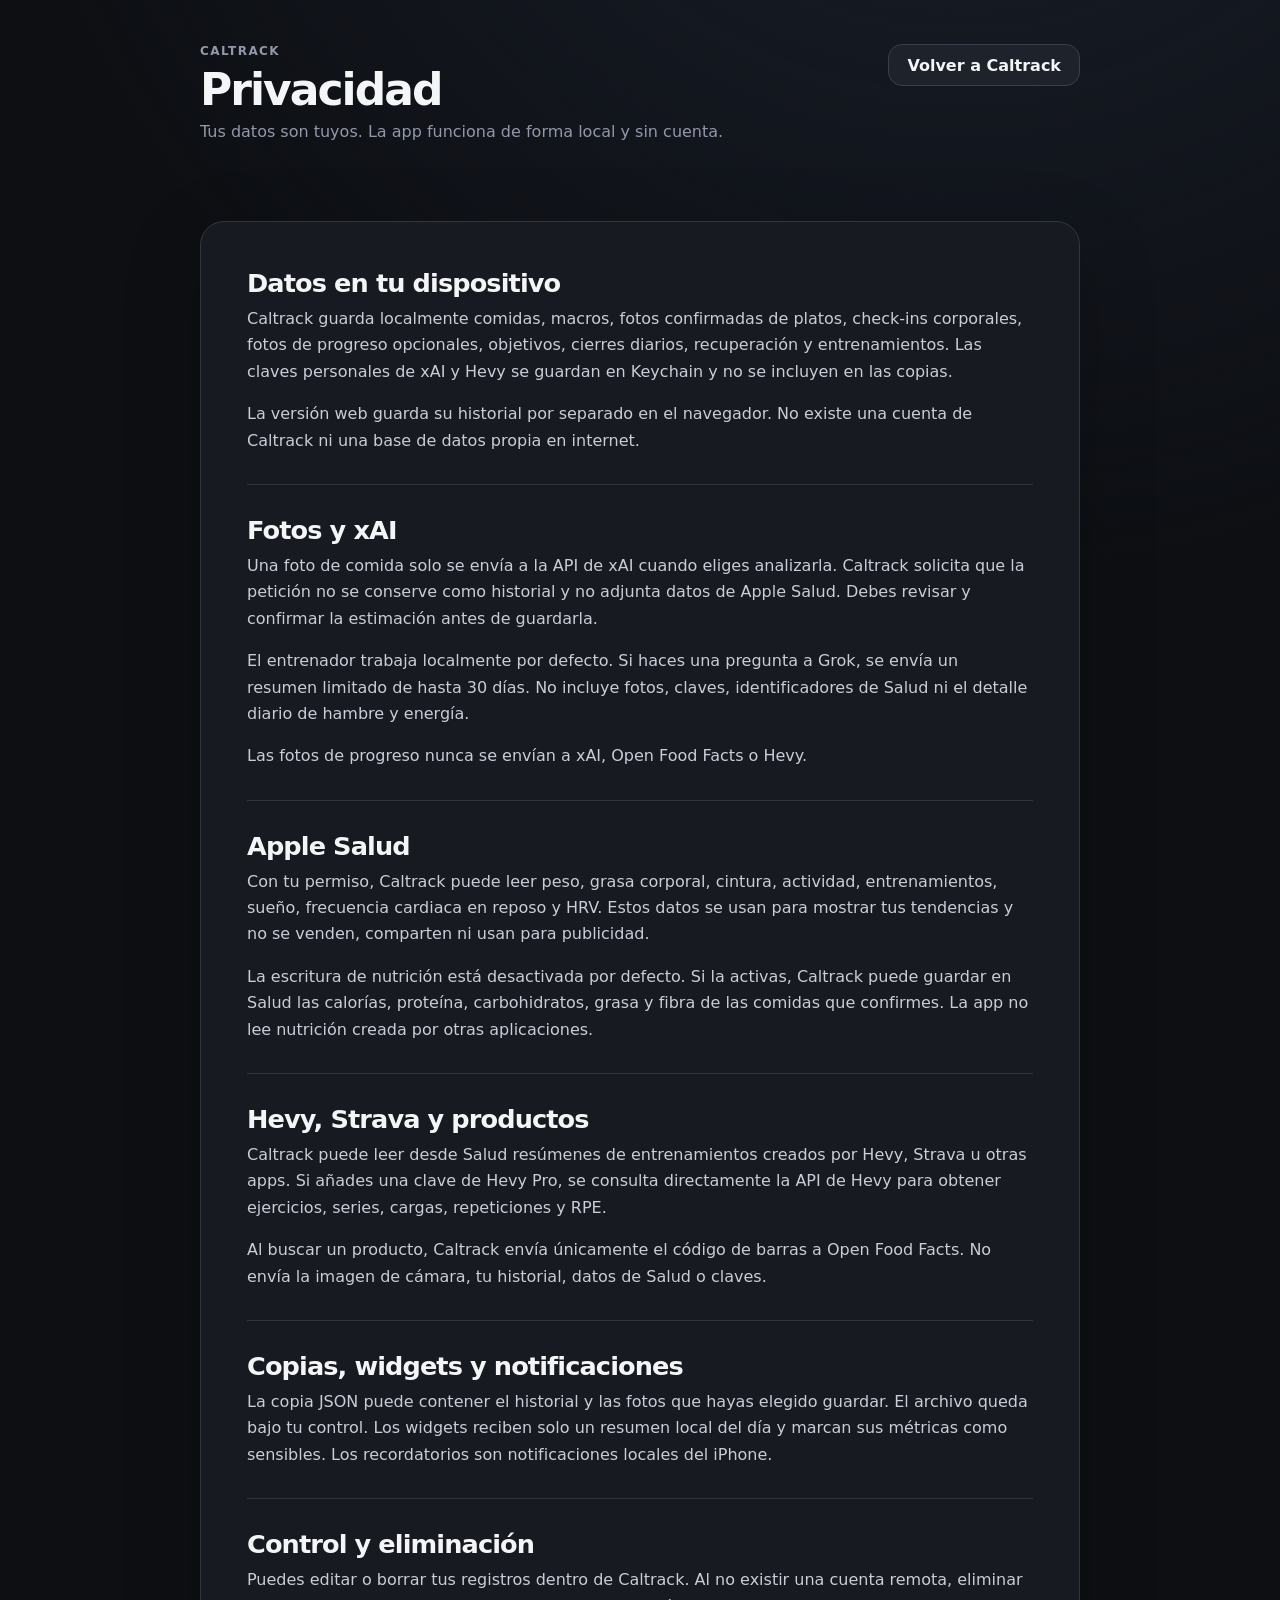
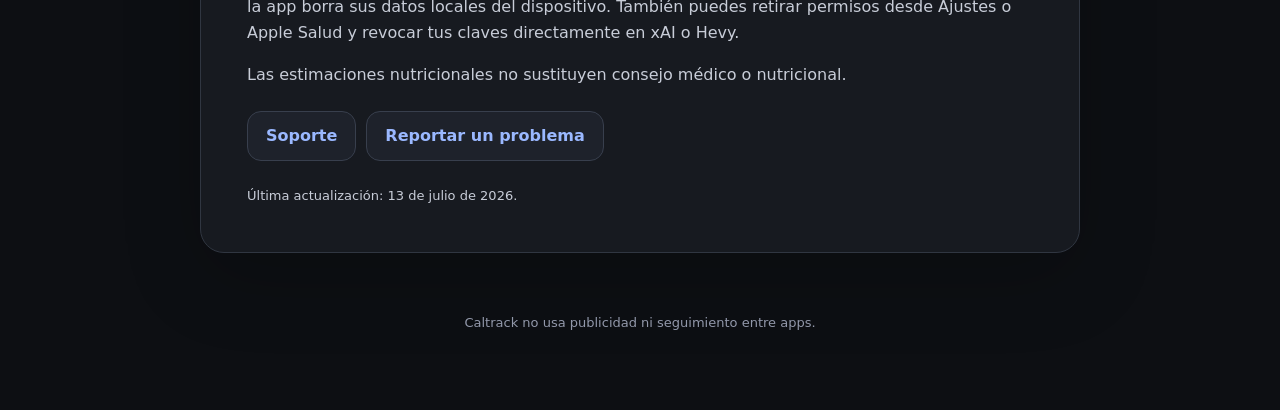
==== caltrack/static/privacy.html @ c9bee47a "Prepare Caltrack App Store listing and release icon" ====
<!doctype html>
<html lang="es">
<head>
  <meta charset="utf-8">
  <meta name="viewport" content="width=device-width,initial-scale=1,viewport-fit=cover">
  <meta name="theme-color" content="#0d0f13">
  <title>Privacidad de Caltrack</title>
  <meta name="description" content="Cómo Caltrack guarda y procesa comidas, fotos, datos de Apple Salud y entrenamientos.">
  <link rel="icon" href="icon.svg" type="image/svg+xml">
  <link rel="stylesheet" href="styles.css">
</head>
<body>
  <main class="legal-shell">
    <header class="legal-header">
      <div>
        <p class="eyebrow">CALTRACK</p>
        <h1>Privacidad</h1>
        <p class="muted">Tus datos son tuyos. La app funciona de forma local y sin cuenta.</p>
      </div>
      <a class="secondary" href="./">Volver a Caltrack</a>
    </header>

    <article class="legal-card card">
      <section>
        <h2>Datos en tu dispositivo</h2>
        <p>Caltrack guarda localmente comidas, macros, fotos confirmadas de platos, check-ins corporales, fotos de progreso opcionales, objetivos, cierres diarios, recuperación y entrenamientos. Las claves personales de xAI y Hevy se guardan en Keychain y no se incluyen en las copias.</p>
        <p>La versión web guarda su historial por separado en el navegador. No existe una cuenta de Caltrack ni una base de datos propia en internet.</p>
      </section>

      <section>
        <h2>Fotos y xAI</h2>
        <p>Una foto de comida solo se envía a la API de xAI cuando eliges analizarla. Caltrack solicita que la petición no se conserve como historial y no adjunta datos de Apple Salud. Debes revisar y confirmar la estimación antes de guardarla.</p>
        <p>El entrenador trabaja localmente por defecto. Si haces una pregunta a Grok, se envía un resumen limitado de hasta 30 días. No incluye fotos, claves, identificadores de Salud ni el detalle diario de hambre y energía.</p>
        <p>Las fotos de progreso nunca se envían a xAI, Open Food Facts o Hevy.</p>
      </section>

      <section>
        <h2>Apple Salud</h2>
        <p>Con tu permiso, Caltrack puede leer peso, grasa corporal, cintura, actividad, entrenamientos, sueño, frecuencia cardiaca en reposo y HRV. Estos datos se usan para mostrar tus tendencias y no se venden, comparten ni usan para publicidad.</p>
        <p>La escritura de nutrición está desactivada por defecto. Si la activas, Caltrack puede guardar en Salud las calorías, proteína, carbohidratos, grasa y fibra de las comidas que confirmes. La app no lee nutrición creada por otras aplicaciones.</p>
      </section>

      <section>
        <h2>Hevy, Strava y productos</h2>
        <p>Caltrack puede leer desde Salud resúmenes de entrenamientos creados por Hevy, Strava u otras apps. Si añades una clave de Hevy Pro, se consulta directamente la API de Hevy para obtener ejercicios, series, cargas, repeticiones y RPE.</p>
        <p>Al buscar un producto, Caltrack envía únicamente el código de barras a Open Food Facts. No envía la imagen de cámara, tu historial, datos de Salud o claves.</p>
      </section>

      <section>
        <h2>Copias, widgets y notificaciones</h2>
        <p>La copia JSON puede contener el historial y las fotos que hayas elegido guardar. El archivo queda bajo tu control. Los widgets reciben solo un resumen local del día y marcan sus métricas como sensibles. Los recordatorios son notificaciones locales del iPhone.</p>
      </section>

      <section>
        <h2>Control y eliminación</h2>
        <p>Puedes editar o borrar tus registros dentro de Caltrack. Al no existir una cuenta remota, eliminar la app borra sus datos locales del dispositivo. También puedes retirar permisos desde Ajustes o Apple Salud y revocar tus claves directamente en xAI o Hevy.</p>
        <p>Las estimaciones nutricionales no sustituyen consejo médico o nutricional.</p>
        <div class="legal-actions">
          <a class="secondary" href="support.html">Soporte</a>
          <a class="secondary" href="https://github.com/manuelsampedro1/caltrack-personal/issues/new">Reportar un problema</a>
        </div>
        <p class="legal-meta">Última actualización: 13 de julio de 2026.</p>
      </section>
    </article>

    <footer class="legal-footer">Caltrack no usa publicidad ni seguimiento entre apps.</footer>
  </main>
</body>
</html>
---- caltrack/static/styles.css ----
:root {
  color-scheme: dark;
  --bg: #0d0f13;
  --card: #181b21;
  --card-2: #1e222b;
  --track: #292e39;
  --line: #303641;
  --text: #f4f5f7;
  --muted: #9298aa;
  --green: #79df88;
  --red: #ef7b7b;
  --blue: #5588ef;
  --yellow: #f3c969;
  --radius: 24px;
  --shadow: 0 24px 80px rgba(0,0,0,.18);
  font-family: -apple-system, BlinkMacSystemFont, "SF Pro Display", "Inter", system-ui, sans-serif;
  font-synthesis: none;
}
* { box-sizing: border-box; }
html { background: var(--bg); scroll-behavior: smooth; }
body { margin: 0; background: radial-gradient(circle at 75% -20%, #1a202c 0, transparent 38%), var(--bg); color: var(--text); min-height: 100vh; }
button, input, select { font: inherit; }
button, summary { -webkit-tap-highlight-color: transparent; }
button { color: inherit; }
.shell { width: min(1460px, calc(100% - 48px)); margin: 0 auto; padding: 44px 0 96px; }
.topbar { display: flex; align-items: flex-start; justify-content: space-between; margin-bottom: 44px; }
h1, h2, h3, p { margin-top: 0; }
h1 { font-size: clamp(30px, 4vw, 44px); line-height: 1; letter-spacing: -.045em; margin-bottom: 14px; }
h2 { font-size: clamp(22px, 2vw, 30px); letter-spacing: -.035em; margin-bottom: 8px; }
h3 { font-size: 15px; letter-spacing: .04em; }
.mark { font-size: .8em; filter: saturate(.85); }
.muted { color: var(--muted); }
.topbar p { font-size: 18px; }
.top-actions { display: flex; align-items: center; gap: 10px; }
.install-button { color: var(--text); background: var(--blue); border: 0; border-radius: 999px; padding: 9px 13px; font-size: 12px; font-weight: 750; cursor: pointer; }
.sync-state { color: var(--green); background: rgba(121,223,136,.08); border: 1px solid rgba(121,223,136,.2); border-radius: 999px; padding: 8px 12px; font-size: 12px; letter-spacing: .08em; text-transform: uppercase; }
.icon-button { width: 42px; height: 42px; border: 1px solid var(--line); border-radius: 50%; background: var(--card); cursor: pointer; font-size: 21px; display: grid; place-items: center; }
.icon-button:hover { border-color: #555d6d; background: var(--card-2); }
main { display: grid; gap: 34px; }
.card { background: rgba(24,27,33,.94); border: 1px solid var(--line); border-radius: var(--radius); box-shadow: var(--shadow); }
.composer { padding: 26px 28px; display: grid; grid-template-columns: 310px 1fr; gap: 24px 34px; align-items: center; }
.composer-copy p:last-child { color: var(--muted); margin: 0; line-height: 1.5; }
.eyebrow { color: var(--muted); font-size: 12px; font-weight: 750; letter-spacing: .12em; margin-bottom: 10px; }
.text-example { border: 0; background: none; color: #cbd2e2; padding: 0; cursor: pointer; text-decoration: underline; text-decoration-color: #4d5668; }
.quick-add { display: flex; gap: 10px; }
input, select { width: 100%; color: var(--text); background: #101318; border: 1px solid #343a46; border-radius: 14px; padding: 14px 16px; outline: none; min-height: 50px; }
input:focus, select:focus { border-color: var(--blue); box-shadow: 0 0 0 3px rgba(85,136,239,.14); }
input::placeholder { color: #697081; }
button.primary, button.secondary, a.secondary { border-radius: 14px; border: 1px solid transparent; min-height: 50px; padding: 0 18px; display: inline-flex; align-items: center; justify-content: center; gap: 15px; cursor: pointer; font-weight: 700; text-decoration: none; }
.primary { background: var(--green); color: #0b160e; }
.primary:hover { background: #8bea98; }
.secondary { background: var(--card-2); border-color: #383f4d !important; color: var(--text); }
.secondary:hover { background: #272c36; }
.primary kbd { color: #294b2f; font: 16px inherit; }
button:disabled { opacity: .55; cursor: wait; }
.full { width: 100%; }
.assumption { grid-column: 2; color: var(--green); font-size: 13px; margin-top: -16px; }
.native-health-note { grid-column: 2; margin: -10px 0 0; color: var(--muted); font-size: 12px; line-height: 1.45; }
.native-health-note strong { color: var(--text); }
.manual-entry { grid-column: 2; color: var(--muted); }
.manual-entry summary { cursor: pointer; font-size: 13px; width: max-content; }
.field-grid { display: grid; grid-template-columns: 1.5fr 1fr .7fr .7fr auto; gap: 10px; margin-top: 14px; align-items: end; }
label { color: var(--muted); font-size: 12px; display: grid; gap: 7px; }
.field-grid input, .field-grid select { min-height: 44px; padding: 10px 12px; }
.field-grid .secondary { min-height: 44px; }
.weekly { padding: 32px 36px 28px; }
.section-head { display: flex; justify-content: space-between; align-items: flex-start; gap: 20px; }
.legend { color: var(--muted); font-size: 13px; display: flex; gap: 9px; align-items: center; }
.legend i { display: inline-block; width: 18px; height: 8px; border-radius: 3px; }
.legend-eaten { background: var(--green); }
.legend-target { border-top: 2px solid #aeb4c3; height: 2px !important; }
.chart { display: grid; grid-template-columns: repeat(7, 1fr); gap: clamp(12px, 4vw, 72px); height: 220px; margin: 20px 24px 34px; }
.bar-column { height: 100%; display: grid; grid-template-rows: 1fr 24px; gap: 7px; min-width: 0; }
.bar-zone { position: relative; display: flex; align-items: flex-end; justify-content: center; }
.bar-track { width: min(76px, 70%); height: 86%; background: #252936; border-radius: 8px 8px 4px 4px; position: relative; display: flex; align-items: flex-end; }
.bar-fill { width: 100%; min-height: 2px; border-radius: 7px 7px 4px 4px; background: var(--green); transition: height .55s cubic-bezier(.2,.8,.2,1); }
.bar-fill.over { background: var(--red); }
.bar-fill.incomplete { background: var(--blue); }
.target-line { position: absolute; left: -10%; width: 120%; border-top: 2px solid #afb5c4; opacity: .85; z-index: 2; }
.bar-value { position: absolute; left: 50%; transform: translateX(-50%); font-size: 13px; color: #b1b7c7; white-space: nowrap; transition: bottom .55s cubic-bezier(.2,.8,.2,1); }
.bar-day { color: var(--muted); text-align: center; font-size: 13px; }
.chart-label-row { display: flex; justify-content: space-between; color: var(--muted); }
.chart-label-row h3 { color: #b7bdcc; }
.chart-label-row span { font-size: 13px; }
.protein-chart { margin-bottom: 0; height: 185px; }
.progress-grid { display: grid; grid-template-columns: 1fr 1fr; gap: 20px; }
.metric-card { padding: 28px 30px; min-width: 0; }
.metric-head { display: flex; justify-content: space-between; gap: 16px; align-items: flex-start; }
.metric-big { font-size: clamp(34px, 4vw, 50px); font-weight: 800; letter-spacing: -.045em; color: var(--green); line-height: 1; }
.metric-big small { font-size: 14px; color: var(--muted); letter-spacing: 0; }
.goal-stack { text-align: right; color: var(--muted); font-size: 12px; line-height: 1.65; }
.body-timeline { display: flex; align-items: flex-end; gap: 8px; height: 128px; margin: 24px 0 10px; border-bottom: 1px solid var(--line); }
.body-point { flex: 1; min-width: 0; display: grid; align-content: end; justify-items: center; height: 100%; gap: 6px; }
.body-point i { width: min(30px, 70%); min-height: 5px; background: var(--blue); border-radius: 7px 7px 2px 2px; }
.body-point strong { font-size: 11px; }
.body-point span { color: var(--muted); font-size: 9px; white-space: nowrap; }
.metric-footer { display: flex; justify-content: space-between; color: var(--muted); font-size: 12px; margin-top: 14px; }
.strength-list { display: grid; gap: 0; margin-top: 14px; }
.strength-row { display: grid; grid-template-columns: 1fr auto; gap: 12px; align-items: center; min-height: 52px; border-bottom: 1px solid var(--line); }
.strength-row:last-child { border-bottom: 0; }
.strength-row span { color: var(--muted); font-size: 12px; }
.strength-row strong { text-align: right; }
.training-chip { display: inline-flex; align-items: center; gap: 6px; background: #242a35; border-radius: 999px; padding: 8px 11px; color: #c7ccda; font-size: 12px; }
.day-card { padding: 30px 34px 26px; }
.day-head { display: flex; justify-content: space-between; gap: 20px; align-items: flex-start; }
.day-title { display: flex; flex-wrap: wrap; align-items: center; gap: 10px; }
.day-title h2 { margin: 0; }
.pill { font-size: 11px; letter-spacing: .09em; text-transform: uppercase; background: #262b38; color: #aab1c2; border-radius: 7px; padding: 7px 10px; }
.day-total { text-align: right; font-size: 20px; font-weight: 750; }
.day-total strong { color: var(--green); font-size: clamp(30px, 3vw, 42px); letter-spacing: -.03em; }
.day-total strong.over { color: var(--red); }
.day-total small { display: block; color: var(--muted); font-weight: 500; font-size: 13px; margin-top: 7px; }
.progress-wrap { margin: 16px 0 8px; position: relative; }
.progress { height: 14px; background: var(--track); border-radius: 999px; overflow: hidden; }
.progress.slim { height: 9px; margin-top: 18px; }
.progress > span { display: block; height: 100%; width: 0; background: var(--green); border-radius: inherit; transition: width .5s ease; }
.progress > span.over { background: var(--red); }
.progress > span.blue { background: var(--blue); }
.target-marker { position: absolute; top: -5px; height: 24px; border-left: 2px solid #aeb5c4; }
.progress-labels { display: flex; justify-content: space-between; color: var(--muted); font-size: 12px; margin-top: 7px; }
.summary-line { color: var(--muted); margin: 10px 0 22px; }
.summary-line .good { color: var(--green); }
.summary-line .warn { color: var(--yellow); }
.workout { background: #232937; border-radius: 13px; padding: 16px 18px; margin: 18px 0; }
.workout strong { display: block; margin-bottom: 5px; }
.workout span { color: var(--muted); font-size: 13px; }
.entries { border-top: 1px solid var(--line); }
.entry { display: grid; grid-template-columns: 140px minmax(240px, 1fr) 150px 160px 70px; gap: 18px; align-items: center; min-height: 66px; border-bottom: 1px solid var(--line); }
.entry-meal { color: var(--muted); font-size: 12px; letter-spacing: .08em; text-transform: uppercase; }
.entry-name { font-weight: 650; line-height: 1.35; }
.entry-name span { color: var(--muted); font-weight: 450; font-size: 13px; }
.entry-share { display: flex; align-items: center; gap: 8px; color: var(--muted); font-size: 12px; }
.mini-track { height: 7px; background: #252a35; border-radius: 99px; flex: 1; overflow: hidden; }
.mini-track i { display: block; height: 100%; background: var(--blue); border-radius: inherit; }
.entry-macros { color: #b0b6c5; text-align: right; white-space: nowrap; }
.entry-actions { display: flex; justify-content: flex-end; gap: 4px; opacity: .35; }
.entry:hover .entry-actions { opacity: 1; }
.tiny-button { background: none; border: 0; cursor: pointer; width: 30px; height: 30px; border-radius: 8px; color: var(--muted); }
.tiny-button:hover { background: #292e38; color: var(--text); }
.empty { color: var(--muted); text-align: center; padding: 38px 12px 18px; }
.photos { display: flex; gap: 12px; margin-top: 22px; overflow-x: auto; }
.photos img { width: 150px; height: 120px; border-radius: 16px; object-fit: cover; border: 1px solid var(--line); }
.day-tools { display: flex; gap: 9px; margin-top: 20px; }
.day-tools button { min-height: 38px; border-radius: 11px; padding: 0 12px; font-size: 12px; }
.coach { padding: 30px 34px; display: grid; grid-template-columns: 120px 1fr; gap: 28px; }
.coach-score { width: 108px; height: 108px; display: grid; place-items: center; border: 10px solid var(--green); border-radius: 50%; font-size: 30px; font-weight: 800; color: var(--green); }
.coach-score::after { content: "%"; font-size: 13px; margin-left: -24px; margin-top: 38px; }
.coach ul { color: #c9ced9; padding-left: 19px; line-height: 1.55; }
.coach li + li { margin-top: 7px; }
.ask-form { display: flex; gap: 9px; margin-top: 19px; }
.answer { background: #222734; border-left: 3px solid var(--blue); border-radius: 8px; padding: 14px 16px; margin: 14px 0 0; line-height: 1.5; }
.history-section { padding-top: 12px; }
.history-head { margin-bottom: 18px; }
.download { min-height: 42px !important; }
.history { display: grid; gap: 16px; }
.history-day { border: 1px solid var(--line); border-radius: 18px; background: rgba(24,27,33,.72); overflow: hidden; }
.history-day summary { padding: 20px 24px; cursor: pointer; list-style: none; display: grid; grid-template-columns: 1fr auto auto; gap: 24px; align-items: center; }
.history-day summary::-webkit-details-marker { display: none; }
.history-day summary span { color: var(--muted); }
.history-day summary strong.good { color: var(--green); }
.history-day summary strong.over { color: var(--red); }
.history-content { padding: 0 24px 18px; }
.history-content .entry { grid-template-columns: 110px 1fr 130px; min-height: 54px; }
.dialog { color: var(--text); background: #15181e; border: 1px solid #363c48; border-radius: 24px; padding: 28px; width: min(560px, calc(100% - 28px)); box-shadow: 0 40px 140px rgba(0,0,0,.65); }
.dialog::backdrop { background: rgba(5,7,10,.78); backdrop-filter: blur(8px); }
.dialog-head { display: flex; justify-content: space-between; }
.dialog-intro { line-height: 1.5; }
.settings-form { display: grid; grid-template-columns: 1fr 1fr; gap: 16px; margin-top: 24px; }
.settings-form label:first-child, .settings-form .plan-preview, .settings-form .full { grid-column: 1 / -1; }
.plan-preview { background: #20252e; border-radius: 14px; padding: 16px; color: var(--muted); line-height: 1.55; }
.plan-preview strong { color: var(--green); }
.health-note { color: #737a8c; font-size: 11px; line-height: 1.5; margin: 18px 0 0; }
.backup-panel { margin-top: 20px; border-top: 1px solid var(--line); padding-top: 20px; display: flex; justify-content: space-between; gap: 18px; align-items: center; }
.backup-panel h3 { margin-bottom: 5px; }
.backup-panel p { color: var(--muted); font-size: 12px; margin: 0; }
.backup-actions { display: flex; gap: 8px; flex-shrink: 0; }
.backup-actions .secondary { min-height: 40px; padding: 0 12px; font-size: 12px; }
.compact-dialog { width: min(920px, calc(100% - 28px)); }
.tool-panels { display: grid; grid-template-columns: repeat(3, 1fr); gap: 18px; }
.tool-form { background: #1c2027; border-radius: 16px; padding: 18px; display: grid; gap: 14px; }
.two-fields { display: grid; grid-template-columns: 1fr 1fr; gap: 10px; }
.toast { position: fixed; left: 50%; bottom: max(26px, env(safe-area-inset-bottom)); transform: translateX(-50%); z-index: 20; background: #f4f5f7; color: #11141a; border-radius: 999px; padding: 12px 18px; font-weight: 700; box-shadow: 0 18px 60px rgba(0,0,0,.4); }
.toast.error { background: var(--red); }
.sr-only { position: absolute; width: 1px; height: 1px; padding: 0; margin: -1px; overflow: hidden; clip: rect(0,0,0,0); white-space: nowrap; border: 0; }

.legal-shell { width: min(880px, calc(100% - 48px)); margin: 0 auto; padding: 44px 0 80px; }
.legal-header { display: flex; align-items: flex-start; justify-content: space-between; gap: 24px; margin-bottom: 30px; }
.legal-header h1 { margin-bottom: 10px; }
.legal-header .secondary { min-height: 42px; flex-shrink: 0; }
.legal-card { padding: clamp(24px, 5vw, 46px); }
.legal-card section + section { margin-top: 30px; padding-top: 30px; border-top: 1px solid var(--line); }
.legal-card p, .legal-card li { color: #c8cdd8; line-height: 1.65; }
.legal-card li + li { margin-top: 8px; }
.legal-card a { color: #9ab8ff; }
.legal-card .muted { color: var(--muted); }
.legal-actions { display: flex; flex-wrap: wrap; gap: 10px; margin-top: 22px; }
.legal-meta { color: var(--muted); font-size: 13px; margin: 24px 0 0; }
.legal-footer { color: var(--muted); font-size: 13px; text-align: center; margin-top: 28px; }

@media (max-width: 850px) {
  .shell { width: min(100% - 24px, 680px); padding-top: 24px; }
  .topbar { margin-bottom: 26px; }
  main { gap: 18px; }
  .composer { grid-template-columns: 1fr; padding: 22px 18px; }
  .assumption, .native-health-note, .manual-entry { grid-column: 1; }
  .assumption { margin-top: -10px; }
  .field-grid { grid-template-columns: 1fr 1fr; }
  .field-grid label:first-child { grid-column: 1 / -1; }
  .field-grid .secondary { grid-column: 1 / -1; }
  .weekly { padding: 24px 14px 20px; }
  .chart { margin-left: 0; margin-right: 0; gap: 8px; height: 180px; }
  .bar-track { width: min(48px, 75%); }
  .day-card { padding: 22px 16px; }
  .entry { grid-template-columns: 1fr auto; gap: 3px 12px; padding: 12px 0; }
  .entry-meal { grid-column: 1; }
  .entry-name { grid-column: 1; }
  .entry-share { display: none; }
  .entry-macros { grid-column: 2; grid-row: 1 / span 2; }
  .entry-actions { grid-column: 2; opacity: 1; }
  .coach { padding: 24px 18px; grid-template-columns: 1fr; }
  .progress-grid { grid-template-columns: 1fr; }
  .metric-card { padding: 23px 18px; }
  .coach-score { width: 82px; height: 82px; border-width: 7px; font-size: 24px; }
  .coach-score::after { margin-left: -18px; margin-top: 28px; font-size: 11px; }
  .history-day summary { grid-template-columns: 1fr auto; padding: 17px; gap: 8px; }
  .history-day summary span { grid-column: 1; grid-row: 2; }
  .history-content { padding: 0 17px 15px; }
  .history-content .entry { grid-template-columns: 1fr auto; }
}
@media (max-width: 560px) {
  .quick-add, .ask-form { display: grid; }
  .quick-add button, .ask-form button { width: 100%; }
  .topbar p { font-size: 14px; }
  .sync-state { display: none; }
  .legend { display: none; }
  .chart { gap: 3px; }
  .bar-value { font-size: 10px; }
  .bar-day { font-size: 10px; }
  .day-head { display: grid; }
  .day-total { text-align: left; }
  .settings-form, .tool-panels, .two-fields { grid-template-columns: 1fr; }
  .backup-panel { align-items: stretch; flex-direction: column; }
  .backup-actions { display: grid; grid-template-columns: 1fr 1fr; }
  .settings-form label:first-child, .settings-form .plan-preview, .settings-form .full { grid-column: 1; }
  .legal-shell { width: min(100% - 24px, 680px); padding-top: 24px; }
  .legal-header { display: grid; }
  .legal-header .secondary { width: 100%; }
}
@media (prefers-reduced-motion: reduce) {
  *, *::before, *::after { scroll-behavior: auto !important; transition: none !important; animation: none !important; }
}
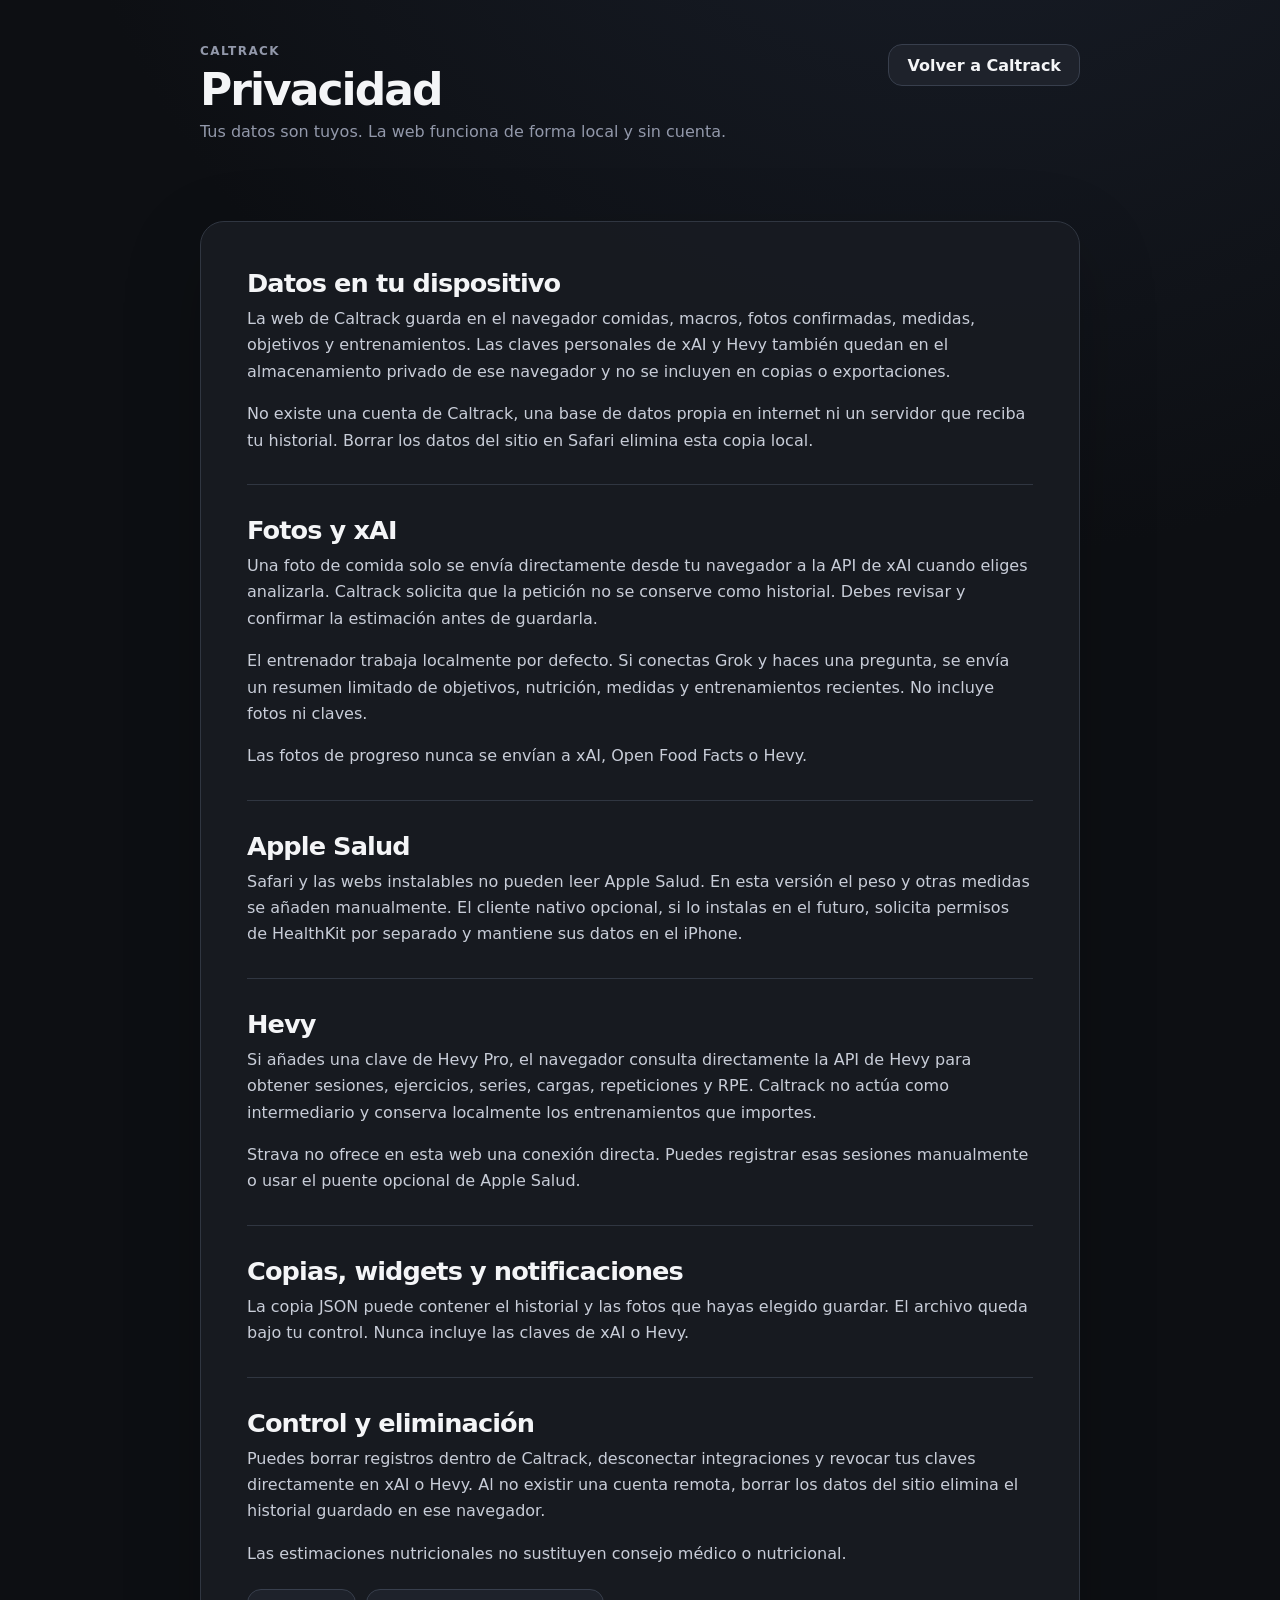
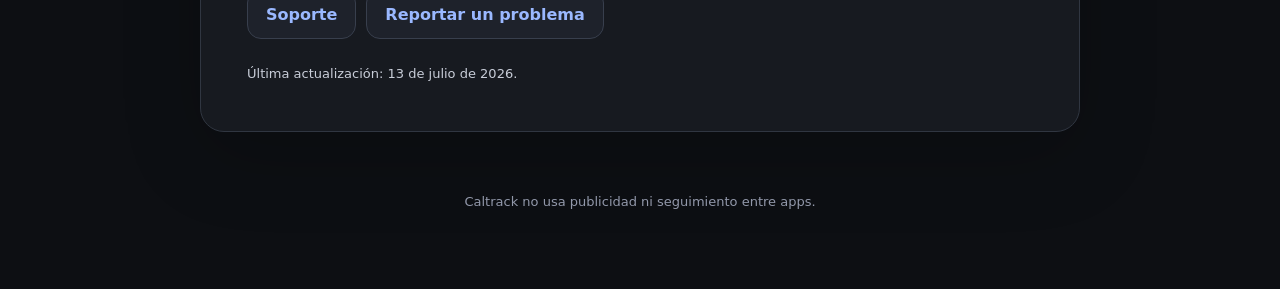
==== commit 7f3c0dc3: "Make Caltrack a permanent Grok and Hevy PWA" ====
--- a/caltrack/static/privacy.html
+++ b/caltrack/static/privacy.html
@@ -4,6 +4,8 @@
   <meta charset="utf-8">
   <meta name="viewport" content="width=device-width,initial-scale=1,viewport-fit=cover">
   <meta name="theme-color" content="#0d0f13">
+  <meta name="referrer" content="no-referrer">
+  <meta http-equiv="Content-Security-Policy" content="default-src 'self'; script-src 'self'; style-src 'self' 'unsafe-inline'; img-src 'self' data: blob:; connect-src 'self'; object-src 'none'; base-uri 'none'; form-action 'self'">
   <title>Privacidad de Caltrack</title>
   <meta name="description" content="Cómo Caltrack guarda y procesa comidas, fotos, datos de Apple Salud y entrenamientos.">
   <link rel="icon" href="icon.svg" type="image/svg+xml">
@@ -15,7 +17,7 @@
       <div>
         <p class="eyebrow">CALTRACK</p>
         <h1>Privacidad</h1>
-        <p class="muted">Tus datos son tuyos. La app funciona de forma local y sin cuenta.</p>
+        <p class="muted">Tus datos son tuyos. La web funciona de forma local y sin cuenta.</p>
       </div>
       <a class="secondary" href="./">Volver a Caltrack</a>
     </header>
@@ -23,37 +25,36 @@
     <article class="legal-card card">
       <section>
         <h2>Datos en tu dispositivo</h2>
-        <p>Caltrack guarda localmente comidas, macros, fotos confirmadas de platos, check-ins corporales, fotos de progreso opcionales, objetivos, cierres diarios, recuperación y entrenamientos. Las claves personales de xAI y Hevy se guardan en Keychain y no se incluyen en las copias.</p>
-        <p>La versión web guarda su historial por separado en el navegador. No existe una cuenta de Caltrack ni una base de datos propia en internet.</p>
+        <p>La web de Caltrack guarda en el navegador comidas, macros, fotos confirmadas, medidas, objetivos y entrenamientos. Las claves personales de xAI y Hevy también quedan en el almacenamiento privado de ese navegador y no se incluyen en copias o exportaciones.</p>
+        <p>No existe una cuenta de Caltrack, una base de datos propia en internet ni un servidor que reciba tu historial. Borrar los datos del sitio en Safari elimina esta copia local.</p>
       </section>
 
       <section>
         <h2>Fotos y xAI</h2>
-        <p>Una foto de comida solo se envía a la API de xAI cuando eliges analizarla. Caltrack solicita que la petición no se conserve como historial y no adjunta datos de Apple Salud. Debes revisar y confirmar la estimación antes de guardarla.</p>
-        <p>El entrenador trabaja localmente por defecto. Si haces una pregunta a Grok, se envía un resumen limitado de hasta 30 días. No incluye fotos, claves, identificadores de Salud ni el detalle diario de hambre y energía.</p>
+        <p>Una foto de comida solo se envía directamente desde tu navegador a la API de xAI cuando eliges analizarla. Caltrack solicita que la petición no se conserve como historial. Debes revisar y confirmar la estimación antes de guardarla.</p>
+        <p>El entrenador trabaja localmente por defecto. Si conectas Grok y haces una pregunta, se envía un resumen limitado de objetivos, nutrición, medidas y entrenamientos recientes. No incluye fotos ni claves.</p>
         <p>Las fotos de progreso nunca se envían a xAI, Open Food Facts o Hevy.</p>
       </section>
 
       <section>
         <h2>Apple Salud</h2>
-        <p>Con tu permiso, Caltrack puede leer peso, grasa corporal, cintura, actividad, entrenamientos, sueño, frecuencia cardiaca en reposo y HRV. Estos datos se usan para mostrar tus tendencias y no se venden, comparten ni usan para publicidad.</p>
-        <p>La escritura de nutrición está desactivada por defecto. Si la activas, Caltrack puede guardar en Salud las calorías, proteína, carbohidratos, grasa y fibra de las comidas que confirmes. La app no lee nutrición creada por otras aplicaciones.</p>
+        <p>Safari y las webs instalables no pueden leer Apple Salud. En esta versión el peso y otras medidas se añaden manualmente. El cliente nativo opcional, si lo instalas en el futuro, solicita permisos de HealthKit por separado y mantiene sus datos en el iPhone.</p>
       </section>
 
       <section>
-        <h2>Hevy, Strava y productos</h2>
-        <p>Caltrack puede leer desde Salud resúmenes de entrenamientos creados por Hevy, Strava u otras apps. Si añades una clave de Hevy Pro, se consulta directamente la API de Hevy para obtener ejercicios, series, cargas, repeticiones y RPE.</p>
-        <p>Al buscar un producto, Caltrack envía únicamente el código de barras a Open Food Facts. No envía la imagen de cámara, tu historial, datos de Salud o claves.</p>
+        <h2>Hevy</h2>
+        <p>Si añades una clave de Hevy Pro, el navegador consulta directamente la API de Hevy para obtener sesiones, ejercicios, series, cargas, repeticiones y RPE. Caltrack no actúa como intermediario y conserva localmente los entrenamientos que importes.</p>
+        <p>Strava no ofrece en esta web una conexión directa. Puedes registrar esas sesiones manualmente o usar el puente opcional de Apple Salud.</p>
       </section>
 
       <section>
         <h2>Copias, widgets y notificaciones</h2>
-        <p>La copia JSON puede contener el historial y las fotos que hayas elegido guardar. El archivo queda bajo tu control. Los widgets reciben solo un resumen local del día y marcan sus métricas como sensibles. Los recordatorios son notificaciones locales del iPhone.</p>
+        <p>La copia JSON puede contener el historial y las fotos que hayas elegido guardar. El archivo queda bajo tu control. Nunca incluye las claves de xAI o Hevy.</p>
       </section>
 
       <section>
         <h2>Control y eliminación</h2>
-        <p>Puedes editar o borrar tus registros dentro de Caltrack. Al no existir una cuenta remota, eliminar la app borra sus datos locales del dispositivo. También puedes retirar permisos desde Ajustes o Apple Salud y revocar tus claves directamente en xAI o Hevy.</p>
+        <p>Puedes borrar registros dentro de Caltrack, desconectar integraciones y revocar tus claves directamente en xAI o Hevy. Al no existir una cuenta remota, borrar los datos del sitio elimina el historial guardado en ese navegador.</p>
         <p>Las estimaciones nutricionales no sustituyen consejo médico o nutricional.</p>
         <div class="legal-actions">
           <a class="secondary" href="support.html">Soporte</a>
--- a/caltrack/static/styles.css
+++ b/caltrack/static/styles.css
@@ -17,6 +17,7 @@
   font-synthesis: none;
 }
 * { box-sizing: border-box; }
+[hidden] { display: none !important; }
 html { background: var(--bg); scroll-behavior: smooth; }
 body { margin: 0; background: radial-gradient(circle at 75% -20%, #1a202c 0, transparent 38%), var(--bg); color: var(--text); min-height: 100vh; }
 button, input, select { font: inherit; }
@@ -40,6 +41,22 @@
 .card { background: rgba(24,27,33,.94); border: 1px solid var(--line); border-radius: var(--radius); box-shadow: var(--shadow); }
 .composer { padding: 26px 28px; display: grid; grid-template-columns: 310px 1fr; gap: 24px 34px; align-items: center; }
 .composer-copy p:last-child { color: var(--muted); margin: 0; line-height: 1.5; }
+.capture-card { border-color: #3a424f; background: linear-gradient(135deg,rgba(26,30,37,.98),rgba(20,23,29,.98)); }
+.capture-actions { display: grid; grid-template-columns: minmax(230px,1fr) auto; gap: 10px; }
+.camera-button { min-height: 76px !important; justify-content: flex-start !important; padding: 0 22px !important; text-align: left; }
+.camera-button .camera-icon { width: 42px; height: 42px; display: grid; place-items: center; border-radius: 50%; background: rgba(11,22,14,.13); font-size: 30px; line-height: 1; }
+.camera-button span:last-child { display: grid; gap: 3px; }
+.camera-button strong { font-size: 17px; }
+.camera-button small { font-size: 11px; opacity: .7; }
+.library-button { min-height: 76px !important; }
+.connection-line { grid-column: 2; display: flex; align-items: center; justify-content: space-between; margin-top: -16px; }
+.connection-dot { color: var(--muted); font-size: 12px; display: inline-flex; align-items: center; gap: 7px; }
+.connection-dot::before { content: ""; width: 7px; height: 7px; border-radius: 50%; background: #666d7c; }
+.connection-dot.connected { color: var(--green); }
+.connection-dot.connected::before { background: var(--green); box-shadow: 0 0 0 4px rgba(121,223,136,.1); }
+.text-button { border: 0; background: transparent; color: #aabbea; padding: 8px 0; min-height: 36px; cursor: pointer; font-weight: 700; }
+.text-button:hover { color: #d6e0ff; }
+.text-button.danger { color: #ef9a9a; }
 .eyebrow { color: var(--muted); font-size: 12px; font-weight: 750; letter-spacing: .12em; margin-bottom: 10px; }
 .text-example { border: 0; background: none; color: #cbd2e2; padding: 0; cursor: pointer; text-decoration: underline; text-decoration-color: #4d5668; }
 .quick-add { display: flex; gap: 10px; }
@@ -59,6 +76,9 @@
 .native-health-note strong { color: var(--text); }
 .manual-entry { grid-column: 2; color: var(--muted); }
 .manual-entry summary { cursor: pointer; font-size: 13px; width: max-content; }
+.quick-entry { border-top: 1px solid var(--line); padding-top: 16px; }
+.quick-entry .quick-add { margin-top: 14px; }
+.quick-hint { font-size: 12px; margin: 8px 0 0; }
 .field-grid { display: grid; grid-template-columns: 1.5fr 1fr .7fr .7fr auto; gap: 10px; margin-top: 14px; align-items: end; }
 label { color: var(--muted); font-size: 12px; display: grid; gap: 7px; }
 .field-grid input, .field-grid select { min-height: 44px; padding: 10px 12px; }
@@ -143,6 +163,10 @@
 .day-tools { display: flex; gap: 9px; margin-top: 20px; }
 .day-tools button { min-height: 38px; border-radius: 11px; padding: 0 12px; font-size: 12px; }
 .coach { padding: 30px 34px; display: grid; grid-template-columns: 120px 1fr; gap: 28px; }
+.coach-kicker { display: flex; align-items: center; gap: 10px; }
+.coach-kicker .eyebrow { margin-bottom: 0; }
+.ai-mode { font-size: 9px; letter-spacing: .12em; color: var(--muted); border: 1px solid var(--line); border-radius: 999px; padding: 4px 7px; }
+.ai-mode.connected { color: var(--green); border-color: rgba(121,223,136,.28); background: rgba(121,223,136,.07); }
 .coach-score { width: 108px; height: 108px; display: grid; place-items: center; border: 10px solid var(--green); border-radius: 50%; font-size: 30px; font-weight: 800; color: var(--green); }
 .coach-score::after { content: "%"; font-size: 13px; margin-left: -24px; margin-top: 38px; }
 .coach ul { color: #c9ced9; padding-left: 19px; line-height: 1.55; }
@@ -161,11 +185,12 @@
 .history-day summary strong.over { color: var(--red); }
 .history-content { padding: 0 24px 18px; }
 .history-content .entry { grid-template-columns: 110px 1fr 130px; min-height: 54px; }
-.dialog { color: var(--text); background: #15181e; border: 1px solid #363c48; border-radius: 24px; padding: 28px; width: min(560px, calc(100% - 28px)); box-shadow: 0 40px 140px rgba(0,0,0,.65); }
+.dialog { color: var(--text); background: #15181e; border: 1px solid #363c48; border-radius: 24px; padding: 28px; width: min(560px, calc(100% - 28px)); max-height: calc(100dvh - 28px); overflow: auto; box-shadow: 0 40px 140px rgba(0,0,0,.65); }
 .dialog::backdrop { background: rgba(5,7,10,.78); backdrop-filter: blur(8px); }
 .dialog-head { display: flex; justify-content: space-between; }
 .dialog-intro { line-height: 1.5; }
 .settings-form { display: grid; grid-template-columns: 1fr 1fr; gap: 16px; margin-top: 24px; }
+.settings-dialog { width: min(760px, calc(100% - 28px)); }
 .settings-form label:first-child, .settings-form .plan-preview, .settings-form .full { grid-column: 1 / -1; }
 .plan-preview { background: #20252e; border-radius: 14px; padding: 16px; color: var(--muted); line-height: 1.55; }
 .plan-preview strong { color: var(--green); }
@@ -175,6 +200,50 @@
 .backup-panel p { color: var(--muted); font-size: 12px; margin: 0; }
 .backup-actions { display: flex; gap: 8px; flex-shrink: 0; }
 .backup-actions .secondary { min-height: 40px; padding: 0 12px; font-size: 12px; }
+.connections-panel { margin-top: 26px; padding-top: 24px; border-top: 1px solid var(--line); }
+.panel-head, .connection-title { display: flex; align-items: flex-start; justify-content: space-between; gap: 16px; }
+.panel-head h3 { font-size: 20px; margin-bottom: 0; letter-spacing: -.02em; }
+.private-chip { color: var(--green); background: rgba(121,223,136,.07); border: 1px solid rgba(121,223,136,.2); border-radius: 999px; padding: 7px 10px; font-size: 10px; white-space: nowrap; }
+.connection-copy { font-size: 12px; line-height: 1.55; }
+.connection-card { background: #1c2027; border: 1px solid #303641; border-radius: 17px; padding: 17px; display: grid; gap: 14px; }
+.connection-card + .connection-card { margin-top: 12px; }
+.connection-title div { display: grid; gap: 4px; }
+.connection-title span { color: var(--muted); font-size: 11px; }
+.status-badge { color: var(--muted) !important; border-radius: 999px; background: #292e38; padding: 6px 9px; white-space: nowrap; }
+.status-badge.connected { color: var(--green) !important; background: rgba(121,223,136,.08); }
+.connection-actions { display: flex; align-items: center; gap: 10px; flex-wrap: wrap; }
+.connection-actions .secondary { min-height: 42px; }
+.connection-meta { color: var(--muted); font-size: 11px; margin: -4px 0 0; }
+.meal-photo-dialog { width: min(1040px, calc(100% - 28px)); }
+.photo-analysis-layout { display: grid; grid-template-columns: minmax(250px,340px) 1fr; gap: 24px; align-items: start; margin-top: 20px; }
+.photo-preview-wrap { position: sticky; top: 0; border-radius: 18px; overflow: hidden; background: #0e1014; aspect-ratio: 4 / 5; }
+.photo-preview-wrap img { width: 100%; height: 100%; object-fit: cover; display: block; }
+.confidence-chip { position: absolute; left: 12px; bottom: 12px; color: #0d1910; background: var(--green); border-radius: 999px; padding: 7px 10px; font-size: 11px; font-weight: 800; }
+.analysis-status { min-height: 260px; display: grid; place-content: center; justify-items: center; text-align: center; padding: 24px; color: var(--muted); }
+.analysis-status strong { color: var(--text); font-size: 20px; margin-top: 14px; }
+.analysis-status p { max-width: 390px; line-height: 1.5; }
+.analysis-spinner { width: 42px; height: 42px; border: 3px solid #343b49; border-top-color: var(--green); border-radius: 50%; animation: spin .8s linear infinite; }
+@keyframes spin { to { transform: rotate(360deg); } }
+.photo-analysis-form { display: grid; gap: 18px; }
+.photo-main-fields { display: grid; grid-template-columns: 1.5fr 1fr; gap: 10px; }
+.component-head { display: flex; justify-content: space-between; align-items: flex-end; gap: 16px; }
+.component-head p { margin-bottom: 0; color: var(--muted); font-size: 12px; }
+.component-head .eyebrow { margin-bottom: 5px; }
+.analysis-components { display: grid; gap: 8px; }
+.analysis-component { display: grid; grid-template-columns: minmax(160px,1.4fr) repeat(5,minmax(54px,.48fr)) 28px; gap: 7px; align-items: end; padding: 10px; background: #1d2128; border: 1px solid #303641; border-radius: 14px; }
+.analysis-component input { min-height: 38px; padding: 8px; border-radius: 9px; }
+.analysis-component label { font-size: 10px; }
+.component-name { display: grid; grid-template-columns: 1.25fr .8fr; gap: 6px; }
+.analysis-component .tiny-button { margin-bottom: 4px; }
+.macro-total { display: grid; grid-template-columns: repeat(5,1fr); gap: 7px; }
+.macro-total div { background: #20252e; border-radius: 12px; padding: 12px 8px; text-align: center; display: grid; gap: 3px; }
+.macro-total strong { color: var(--green); font-size: 18px; }
+.macro-total span { color: var(--muted); font-size: 10px; text-transform: uppercase; letter-spacing: .07em; }
+.analysis-notes { color: var(--muted); font-size: 12px; line-height: 1.5; }
+.analysis-notes summary { cursor: pointer; }
+.analysis-warning { color: var(--yellow); background: rgba(243,201,105,.07); border-radius: 10px; padding: 10px 12px; }
+.save-photo-meal { min-height: 56px !important; }
+.mobile-dock { display: none; }
 .compact-dialog { width: min(920px, calc(100% - 28px)); }
 .tool-panels { display: grid; grid-template-columns: repeat(3, 1fr); gap: 18px; }
 .tool-form { background: #1c2027; border-radius: 16px; padding: 18px; display: grid; gap: 14px; }
@@ -198,11 +267,13 @@
 .legal-footer { color: var(--muted); font-size: 13px; text-align: center; margin-top: 28px; }
 
 @media (max-width: 850px) {
-  .shell { width: min(100% - 24px, 680px); padding-top: 24px; }
+  body { padding-bottom: calc(88px + env(safe-area-inset-bottom)); }
+  .shell { width: min(100% - 24px, 680px); padding-top: 24px; padding-bottom: 40px; }
   .topbar { margin-bottom: 26px; }
   main { gap: 18px; }
   .composer { grid-template-columns: 1fr; padding: 22px 18px; }
-  .assumption, .native-health-note, .manual-entry { grid-column: 1; }
+  .assumption, .native-health-note, .manual-entry, .connection-line { grid-column: 1; }
+  .capture-actions { grid-template-columns: 1fr auto; }
   .assumption { margin-top: -10px; }
   .field-grid { grid-template-columns: 1fr 1fr; }
   .field-grid label:first-child { grid-column: 1 / -1; }
@@ -226,6 +297,15 @@
   .history-day summary span { grid-column: 1; grid-row: 2; }
   .history-content { padding: 0 17px 15px; }
   .history-content .entry { grid-template-columns: 1fr auto; }
+  .mobile-dock { position: fixed; z-index: 15; display: grid; grid-template-columns: 1fr 1.2fr 1fr; align-items: end; left: 12px; right: 12px; bottom: max(10px,env(safe-area-inset-bottom)); min-height: 66px; padding: 8px; border: 1px solid #3b424f; border-radius: 22px; background: rgba(21,24,30,.92); box-shadow: 0 18px 70px rgba(0,0,0,.55); backdrop-filter: blur(18px); }
+  .mobile-dock button { min-height: 48px; border: 0; background: none; color: var(--muted); display: grid; place-items: center; gap: 2px; font-size: 10px; cursor: pointer; }
+  .mobile-dock button span { font-size: 20px; }
+  .mobile-dock .dock-camera { align-self: center; min-height: 58px; margin: -20px 4px 0; border-radius: 18px; background: var(--green); color: #0b160e; box-shadow: 0 9px 25px rgba(121,223,136,.2); }
+  .mobile-dock .dock-camera span { font-size: 26px; line-height: 1; }
+  .photo-analysis-layout { grid-template-columns: 210px 1fr; }
+  .analysis-component { grid-template-columns: 1fr repeat(3,minmax(50px,.5fr)) 28px; }
+  .analysis-component .component-name { grid-column: 1 / -1; }
+  .analysis-component label:nth-of-type(4), .analysis-component label:nth-of-type(5) { grid-row: 3; }
 }
 @media (max-width: 560px) {
   .quick-add, .ask-form { display: grid; }
@@ -239,12 +319,28 @@
   .day-head { display: grid; }
   .day-total { text-align: left; }
   .settings-form, .tool-panels, .two-fields { grid-template-columns: 1fr; }
+  .capture-actions { grid-template-columns: 1fr; }
+  .library-button { min-height: 50px !important; }
+  .connection-line { margin-top: -8px; }
   .backup-panel { align-items: stretch; flex-direction: column; }
   .backup-actions { display: grid; grid-template-columns: 1fr 1fr; }
   .settings-form label:first-child, .settings-form .plan-preview, .settings-form .full { grid-column: 1; }
   .legal-shell { width: min(100% - 24px, 680px); padding-top: 24px; }
   .legal-header { display: grid; }
   .legal-header .secondary { width: 100%; }
+  .dialog { padding: 20px 16px; border-radius: 20px; }
+  .meal-photo-dialog { width: calc(100% - 14px); max-height: calc(100dvh - 14px); }
+  .photo-analysis-layout { grid-template-columns: 1fr; }
+  .photo-preview-wrap { position: relative; aspect-ratio: 16 / 10; }
+  .photo-main-fields { grid-template-columns: 1fr; }
+  .analysis-component { grid-template-columns: repeat(5,1fr) 28px; }
+  .analysis-component .component-name { grid-column: 1 / -1; }
+  .analysis-component label:nth-of-type(4), .analysis-component label:nth-of-type(5) { grid-row: auto; }
+  .analysis-component input { min-width: 0; padding: 7px 5px; }
+  .macro-total { grid-template-columns: repeat(3,1fr); }
+  .macro-total strong { font-size: 16px; }
+  .connection-actions { display: grid; grid-template-columns: 1fr; }
+  .connection-actions .text-button { justify-self: start; }
 }
 @media (prefers-reduced-motion: reduce) {
   *, *::before, *::after { scroll-behavior: auto !important; transition: none !important; animation: none !important; }
